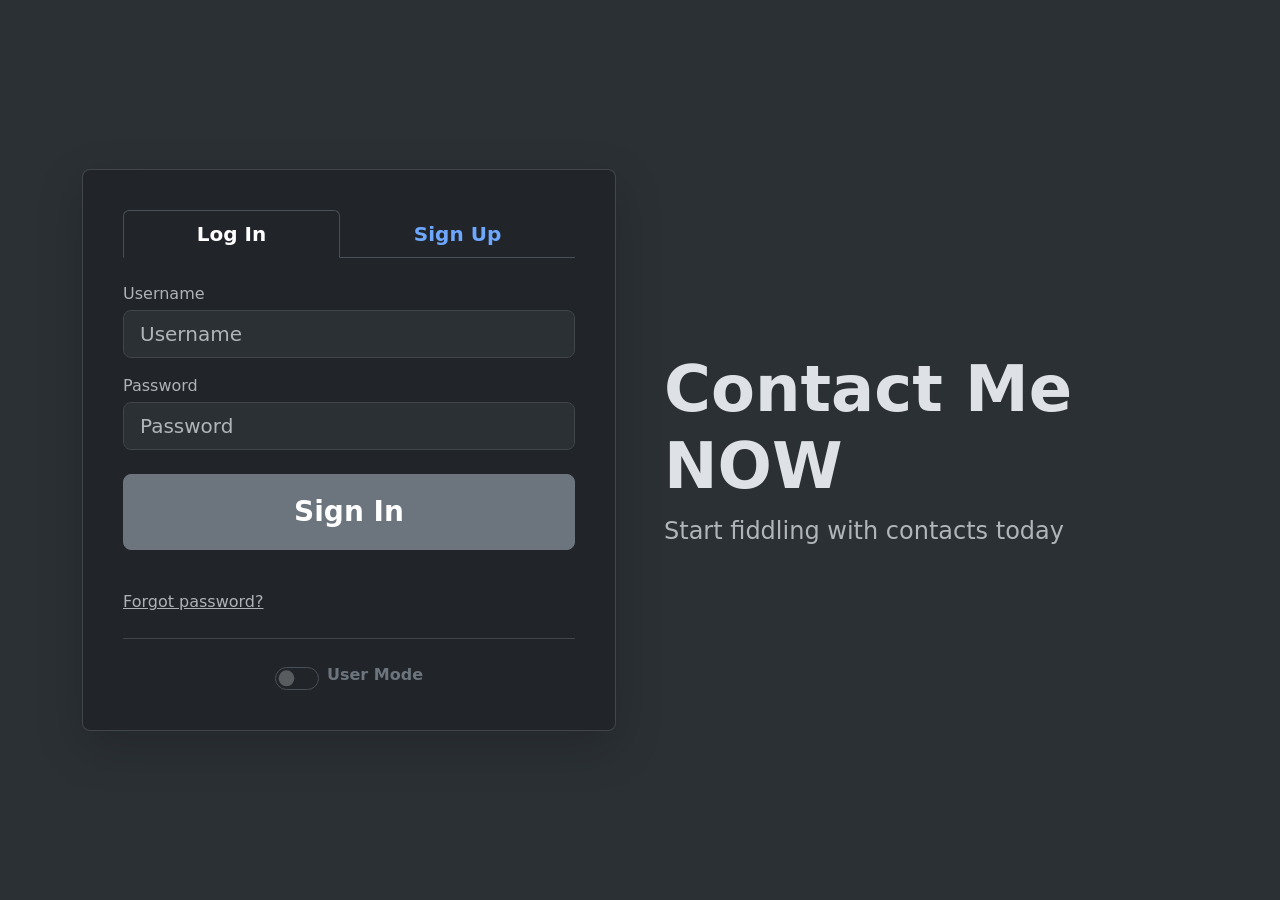
==== index.html @ d7eb8ba3 "initial commit by FMP" ====
<!DOCTYPE html>
<html lang="en" data-bs-theme="dark">
<head>
  <meta charset="UTF-8">
  <meta name="viewport" content="width=device-width, initial-scale=1.0">
  <title>Contact Me NOW - Authentication</title>

  <!-- Bootstrap 5.3 CSS -->
  <link 
    href="https://cdn.jsdelivr.net/npm/bootstrap@5.3.3/dist/css/bootstrap.min.css" 
    rel="stylesheet" 
    integrity="sha384-QWTKZyjpPEjISv5WaRU9OFeRpok6YctnYmDr5pNlyT2bRjXh0JMhjY6hW+ALEwIH" 
    crossorigin="anonymous"
  >
  <!-- Bootstrap Icons -->
  <link 
    rel="stylesheet" 
    href="https://cdn.jsdelivr.net/npm/bootstrap-icons@1.11.3/font/bootstrap-icons.min.css"
  >
  <link rel="stylesheet" href="styles.css">
</head>
<body class="bg-body-tertiary min-vh-100 d-flex align-items-center justify-content-center py-5">

  <div class="container">
    <div class="row align-items-center g-5">

      <!-- Authentication Card Column -->
      <div class="col-12 col-lg-6">
        <div class="card bg-body text-body shadow-lg rounded-3 min-card-height p-3 p-sm-4">
          <div class="card-body d-flex flex-column justify-content-between">
            
            <div>
              <!-- Top Navigation Tabs (Log In / Sign Up) -->
              <ul class="nav nav-tabs nav-fill mb-4" id="authTabs" role="tablist">
                <li class="nav-item" role="presentation">
                  <button 
                    class="nav-item nav-link active fw-bold fs-5 py-2" 
                    id="login-tab" 
                    data-bs-toggle="tab" 
                    data-bs-target="#login-pane" 
                    type="button" 
                    role="tab" 
                    aria-controls="login-pane" 
                    aria-selected="true">
                    Log In
                  </button>
                </li>
                <li class="nav-item" role="presentation">
                  <button 
                    class="nav-item nav-link fw-bold fs-5 py-2" 
                    id="signup-tab" 
                    data-bs-toggle="tab" 
                    data-bs-target="#signup-pane" 
                    type="button" 
                    role="tab" 
                    aria-controls="signup-pane" 
                    aria-selected="false">
                    Sign Up
                  </button>
                </li>
              </ul>

              <!-- Tab Contents -->
              <div class="tab-content" id="authTabsContent">
                
                <!-- LOG IN PANE -->
                <div class="tab-pane fade show active" id="login-pane" role="tabpanel" aria-labelledby="login-tab" tabindex="0">
                  <form onsubmit="doLogin(event);" class="d-flex flex-column gap-3">
                    <div>
                      <label for="loginName" class="form-label text-body-secondary fw-medium mb-1">Username</label>
                      <input 
                        type="text" 
                        class="form-control form-control-lg bg-body-tertiary border-secondary-subtle" 
                        id="loginName" 
                        placeholder="Username"
                        required
                      >
                    </div>

                    <div>
                      <label for="loginPassword" class="form-label text-body-secondary fw-medium mb-1">Password</label>
                      <input 
                        type="password" 
                        class="form-control form-control-lg bg-body-tertiary border-secondary-subtle" 
                        id="loginPassword" 
                        placeholder="Password"
                        required
                      >
                    </div>

                    <button type="submit" class="btn btn-secondary btn-lg fs-3 fw-bold py-3 mt-2">
                      Sign In
                    </button>

                    <!-- Feedback Alert Span -->
                    <div id="loginResult" class="mt-1 small text-danger fw-semibold"></div>

                    <div class="mt-1">
                      <a href="#" class="text-body-secondary text-decoration-underline fs-6">
                        Forgot password?
                      </a>
                    </div>
                  </form>
                </div>

                <!-- SIGN UP PANE -->
                <div class="tab-pane fade" id="signup-pane" role="tabpanel" aria-labelledby="signup-tab" tabindex="0">
                  <form onsubmit="doRegister(event);" class="d-flex flex-column gap-3">
                    <div class="row g-2">
                      <div class="col-6">
                        <label for="regFirstName" class="form-label text-body-secondary fw-medium mb-1">First Name</label>
                        <input 
                          type="text" 
                          class="form-control bg-body-tertiary border-secondary-subtle" 
                          id="regFirstName" 
                          placeholder="John"
                          required
                        >
                      </div>
                      <div class="col-6">
                        <label for="regLastName" class="form-label text-body-secondary fw-medium mb-1">Last Name</label>
                        <input 
                          type="text" 
                          class="form-control bg-body-tertiary border-secondary-subtle" 
                          id="regLastName" 
                          placeholder="Doe"
                          required
                        >
                      </div>
                    </div>

                    <div>
                      <label for="regUsername" class="form-label text-body-secondary fw-medium mb-1">Username</label>
                      <input 
                        type="text" 
                        class="form-control bg-body-tertiary border-secondary-subtle" 
                        id="regUsername" 
                        placeholder="Choose a username"
                        required
                      >
                    </div>

                    <div>
                      <label for="regPassword" class="form-label text-body-secondary fw-medium mb-1">Password</label>
                      <input 
                        type="password" 
                        class="form-control bg-body-tertiary border-secondary-subtle" 
                        id="regPassword" 
                        placeholder="Create a password"
                        required
                      >
                    </div>

                    <button type="submit" class="btn btn-primary btn-lg fs-4 fw-bold py-3 mt-2">
                      Register
                    </button>

                    <!-- Feedback Alert Span -->
                    <div id="registerResult" class="mt-1 small fw-semibold"></div>
                  </form>
                </div>

              </div>
            </div>

            <!-- Bottom User / Admin Toggle Switch -->
            <div class="d-flex justify-content-center align-items-center pt-4 border-top border-secondary-subtle mt-4">
              <div class="form-check form-switch fs-6 mb-0">
                <input 
                  class="form-check-input role-toggle-switch" 
                  type="checkbox" 
                  role="switch" 
                  id="roleToggle"
                  aria-label="Toggle user or admin mode"
                >
                <label class="form-check-label fw-semibold text-secondary ms-2" for="roleToggle" id="roleLabel">
                  User Mode
                </label>
              </div>
            </div>

          </div>
        </div>
      </div>

      <!-- Hero Banner Column -->
      <div class="col-12 col-lg-6">
        <div class="text-start">
          <h1 class="display-3 fw-extrabold text-body tracking-tight mb-2">
            Contact Me NOW
          </h1>
          <p class="fs-4 text-body-secondary mb-0">
            Start fiddling with contacts today
          </p>
        </div>
      </div>

    </div>
  </div>

  <!-- Custom JavaScript file -->
  <script src="js/code.js"></script>

  <!-- Bootstrap 5.3 JS Bundle -->
  <script 
    src="https://cdn.jsdelivr.net/npm/bootstrap@5.3.3/dist/js/bootstrap.bundle.min.js" 
    integrity="sha384-YvpcrYf0tY3lHB60NNkmXc5s9fDVZLESaAA55NDzOxhy9GkcIdslK1eN7N6jIeHz" 
    crossorigin="anonymous">
  </script>
</body>
</html>
---- styles.css ----
/* Custom utility overrides */

.fw-extrabold {
  font-weight: 800;
}

/* Enforce the visual layout height of the white/dark login card */
.min-card-height {
  min-height: 520px;
}

/* Custom styling for the switch toggle */
.role-toggle-switch {
  cursor: pointer;
  width: 2.75em !important;
  height: 1.4em !important;
}

.role-toggle-switch:checked {
  background-color: var(--bs-warning);
  border-color: var(--bs-warning);
}

/* Smooth transitions for interactive elements */
.btn-secondary {
  transition: background-color 0.2s ease, transform 0.1s ease;
}

.btn-secondary:active {
  transform: scale(0.99);
}
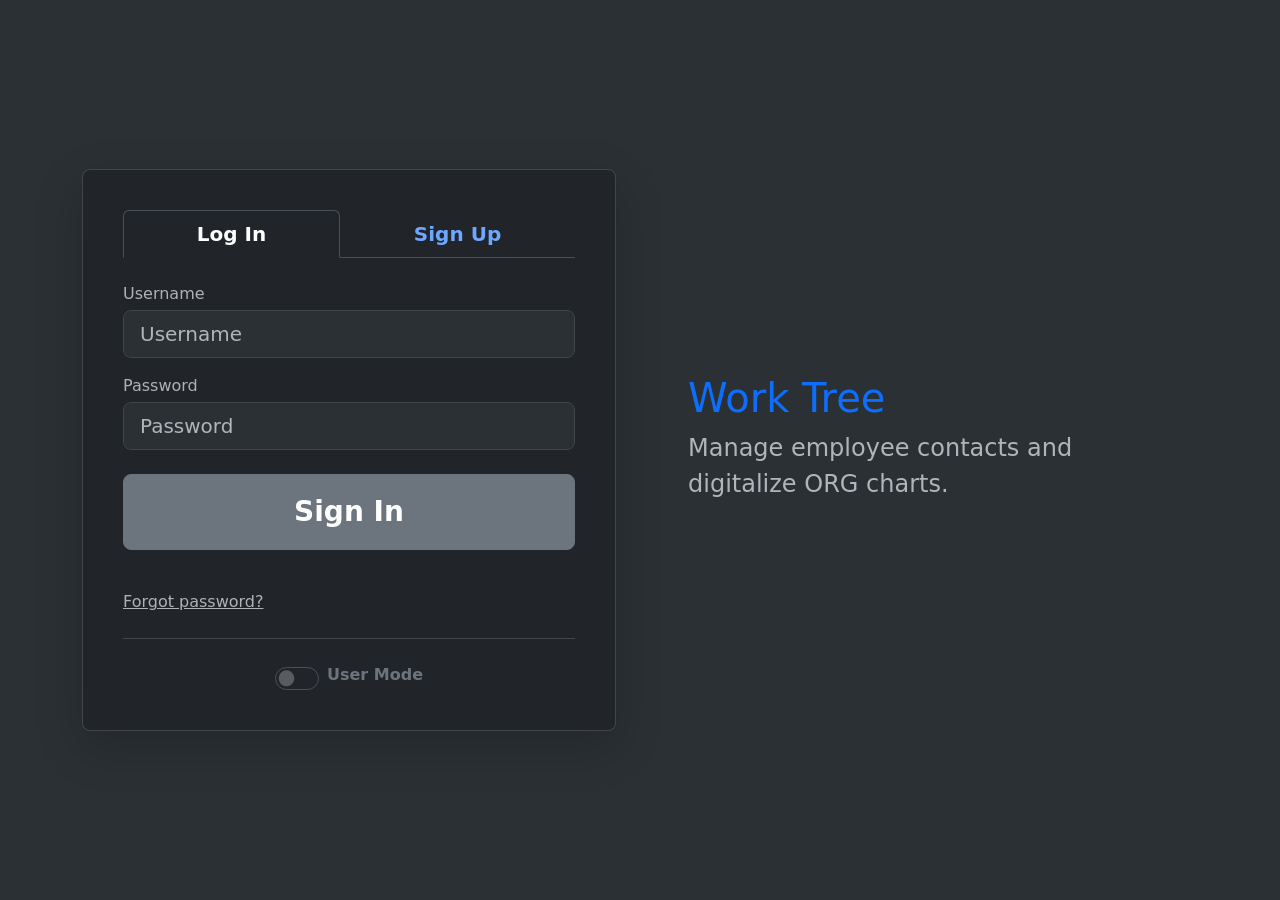
==== commit c39e68cb: "Added Admin and Password reset API functionality" ====
--- a/index.html
+++ b/index.html
@@ -185,17 +185,17 @@
 
       <!-- Hero Banner Column -->
       <div class="col-12 col-lg-6">
-        <div class="text-start">
-          <h1 class="display-3 fw-extrabold text-body tracking-tight mb-2">
-            Contact Me NOW
-          </h1>
-          <p class="fs-4 text-body-secondary mb-0">
-            Start fiddling with contacts today
-          </p>
-        </div>
+
+    <div class="text-start p-2 p-md-4">
+      <!-- Vibrant Gradient Text Title -->
+      <h1 class="text-primary">
+        Work Tree
+      </h1>
+
+      <p class="fs-4 text-body-secondary mb-4">
+        Manage employee contacts and digitalize ORG charts.
+      </p>
       </div>
-
-    </div>
   </div>
 
   <!-- Custom JavaScript file -->
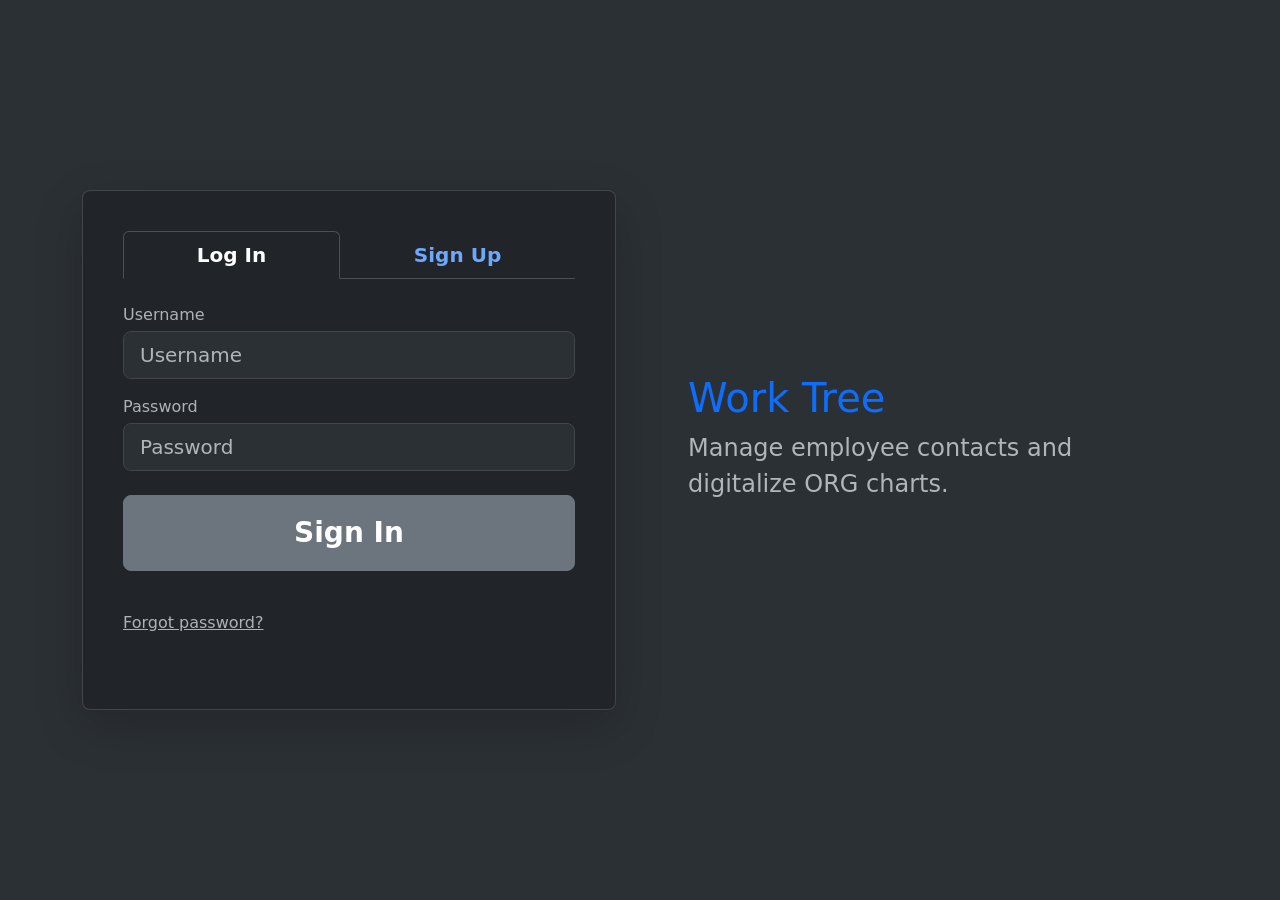
==== commit 682dcee7: "somewhat working admin dashboard, very ugly" ====
--- a/index.html
+++ b/index.html
@@ -162,23 +162,6 @@
 
               </div>
             </div>
-
-            <!-- Bottom User / Admin Toggle Switch -->
-            <div class="d-flex justify-content-center align-items-center pt-4 border-top border-secondary-subtle mt-4">
-              <div class="form-check form-switch fs-6 mb-0">
-                <input 
-                  class="form-check-input role-toggle-switch" 
-                  type="checkbox" 
-                  role="switch" 
-                  id="roleToggle"
-                  aria-label="Toggle user or admin mode"
-                >
-                <label class="form-check-label fw-semibold text-secondary ms-2" for="roleToggle" id="roleLabel">
-                  User Mode
-                </label>
-              </div>
-            </div>
-
           </div>
         </div>
       </div>
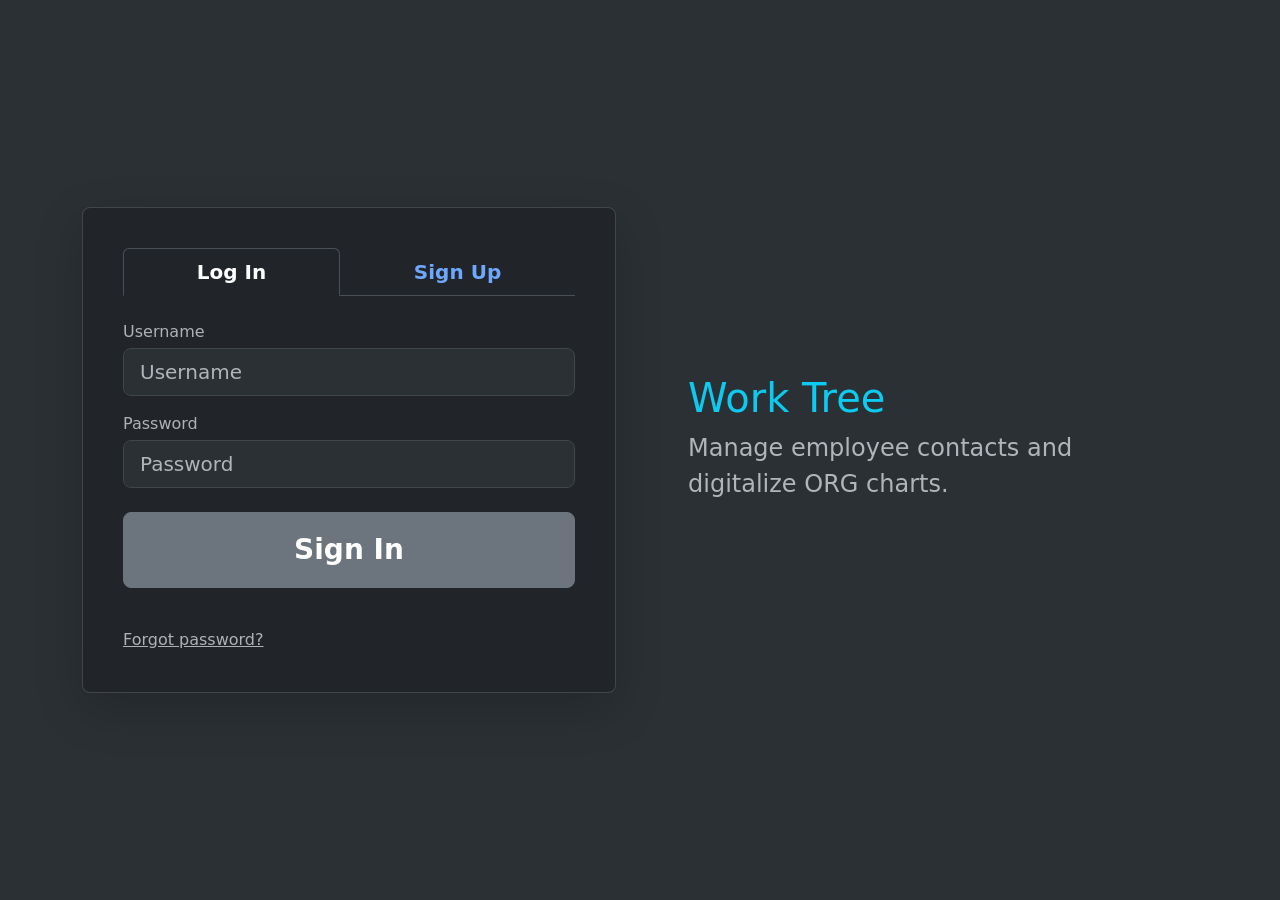
==== commit aefc6acc: "Updated codes" ====
--- a/index.html
+++ b/index.html
@@ -171,7 +171,7 @@
 
     <div class="text-start p-2 p-md-4">
       <!-- Vibrant Gradient Text Title -->
-      <h1 class="text-primary">
+      <h1 class="text-info">
         Work Tree
       </h1>
 
--- a/styles.css
+++ b/styles.css
@@ -1,12 +1,44 @@
-/* Custom utility overrides */
+/* Base Layout & Utilities */
+body {
+  font-family: system-ui, -apple-system, "Segoe UI", Roboto, "Helvetica Neue", "Noto Sans", "Liberation Sans", Arial, sans-serif;
+}
 
 .fw-extrabold {
   font-weight: 800;
 }
 
-/* Enforce the visual layout height of the white/dark login card */
-.min-card-height {
-  min-height: 520px;
+.fs-7 {
+  font-size: 0.75rem;
+}
+
+/* Navbar Customizations */
+.navbar {
+  backdrop-filter: blur(8px);
+  -webkit-backdrop-filter: blur(8px);
+}
+
+.navbar-brand {
+  letter-spacing: -0.3px;
+}
+
+/* Card & Table Styling */
+.card {
+  transition: border-color 0.2s ease, box-shadow 0.2s ease;
+}
+
+.table-responsive {
+  scrollbar-width: thin;
+}
+
+.table > tbody > tr {
+  transition: background-color 0.15s ease;
+}
+
+/* Form Controls & Inputs */
+.form-control:focus,
+.form-select:focus {
+  border-color: var(--bs-primary);
+  box-shadow: 0 0 0 0.25rem rgba(13, 110, 253, 0.25);
 }
 
 /* Custom styling for the switch toggle */
@@ -17,15 +49,21 @@
 }
 
 .role-toggle-switch:checked {
-  background-color: var(--bs-warning);
-  border-color: var(--bs-warning);
+  background-color: var(--bs-primary);
+  border-color: var(--bs-primary);
 }
 
-/* Smooth transitions for interactive elements */
-.btn-secondary {
-  transition: background-color 0.2s ease, transform 0.1s ease;
+/* Google Org Chart Customization */
+.google-visualization-orgchart-node {
+  border: 1px solid var(--bs-border-color) !important;
+  background: var(--bs-body-bg) !important;
+  color: var(--bs-body-color) !important;
+  border-radius: 0.5rem !important;
+  box-shadow: 0 0.125rem 0.25rem rgba(0, 0, 0, 0.075) !important;
+  padding: 8px 12px !important;
 }
 
-.btn-secondary:active {
-  transform: scale(0.99);
+.google-visualization-orgchart-nodesel {
+  border-color: var(--bs-primary) !important;
+  background-color: rgba(13, 110, 253, 0.15) !important;
 }
